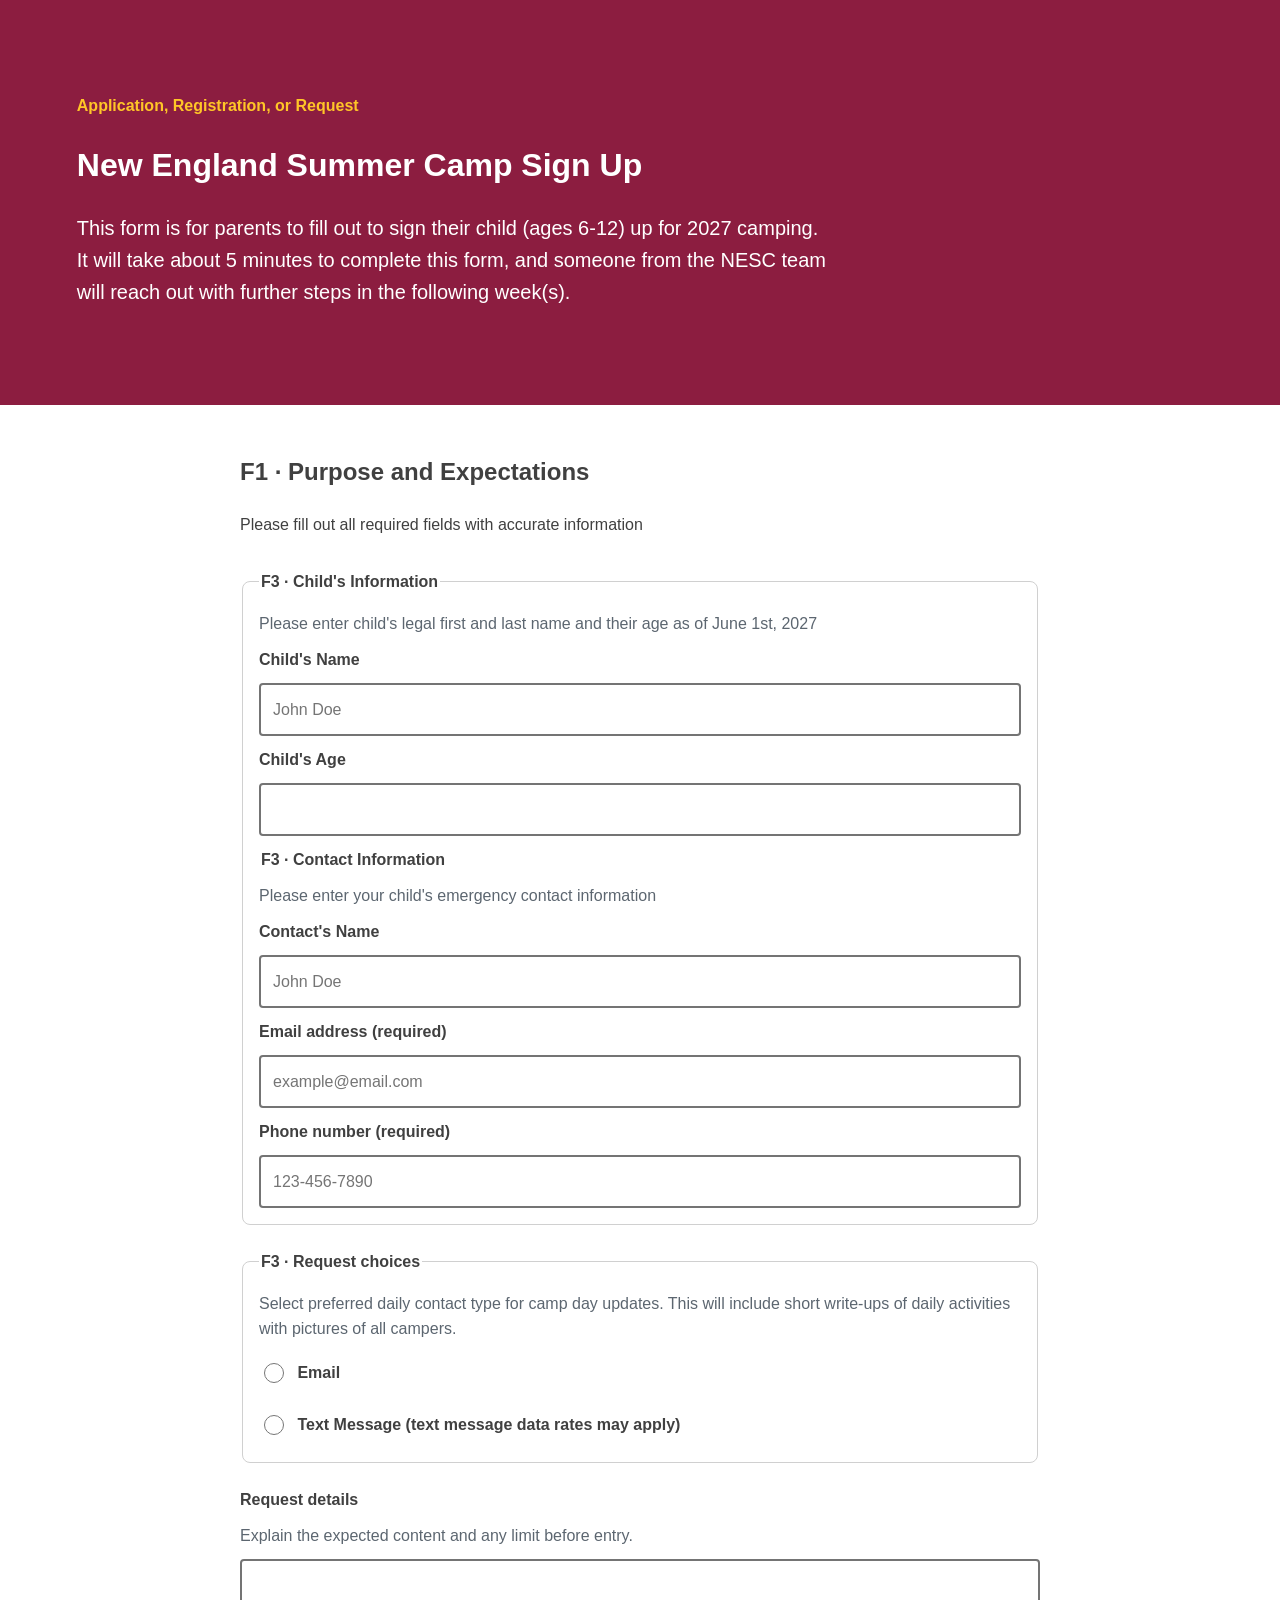
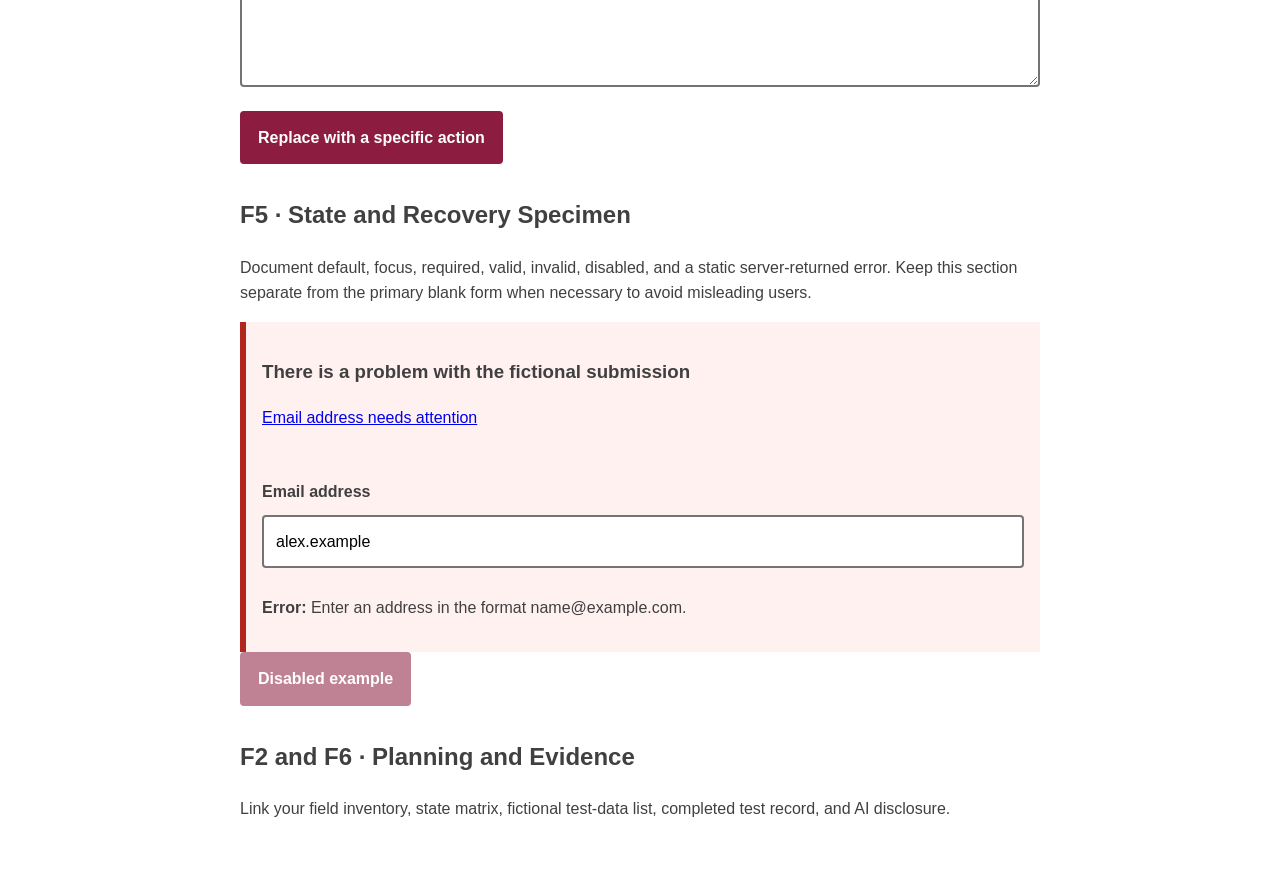
==== index.html @ d6ea10ca "update index.html edited radio buttons section" ====
<!doctype html>
<html lang="en">
    <head>
        <meta charset="utf-8">
        <meta name="viewport" content="width=device-width,initial-scale=1">
        <title>Inclusive Form Flow</title><link rel="stylesheet" href="styles.css">
    </head>
    <body>
        <header class="page-header">
            <p class="eyebrow">Application, Registration, or Request</p>
            <h1>New England Summer Camp Sign Up</h1>
            <p class="lede">This form is for parents to fill out to sign their child (ages 6-12) up for 2027 camping. It will take about 5 minutes to complete this form, and someone from the NESC team will reach out with further steps in the following week(s).</p>
        </header>
        <main>
            <section id="expectations">
                <h2>F1 · Purpose and Expectations</h2>
                <p>Please fill out all required fields with accurate information</p>
            </section>
            <form action="" method="post">
                <fieldset>
                    <legend>F3 · Child's Information</legend>
                    <p class="help">Please enter child's legal first and last name and their age as of June 1st, 2027</p>
                    <div class="field">
                        <label for="name">Child's Name</label>
                        <input id="name" name="name" type="text" autocomplete="name" placeholder="John Doe" required>
                    </div>
                    <div class="field">
                        <label for="age">Child's Age</label>
                        <input id="age" name="age" type="number" min="6" max="12" required>
                    </div>

                    <legend>F3 · Contact Information</legend>
                    <p class="help">Please enter your child's emergency contact information</p>
                    <div class="field">
                        <label for="name">Contact's Name</label>
                        <input id="name" name="name" type="text" autocomplete="name" placeholder="John Doe" required>
                    </div>
                    <div class="field">
                        <label for="email">Email address (required)</label>
                        <input id="email" name="email" type="email" placeholder="example@email.com" autocomplete="email" required>
                    </div>
                    <div class="field">
                        <label for="phone">Phone number (required)</label>
                        <input id="phone" name="phone" type="tel" placeholder="123-456-7890" required>
                    </div>
                </fieldset>
                <fieldset>
                    <legend>F3 · Request choices</legend>
                    <p class="help">Select preferred daily contact type for camp day updates. This will include short write-ups of daily activities with pictures of all campers.</p>
                    <label class="choice">
                        <input type="radio" name="request_type" value="option-a">Email</label>
                        <label class="choice"><input type="radio" name="request_type" value="option-b">Text Message (text message data rates may apply)</label>
                    </fieldset>
                    <div class="field">
                        <label for="details">Request details</label>
                        <p class="help" id="details-help">Explain the expected content and any limit before entry.</p>
                        <textarea id="details" name="details" aria-describedby="details-help"></textarea>
                    </div>
                    <button type="submit">Replace with a specific action</button>
                </form>
                <section id="states">
                    <h2>F5 · State and Recovery Specimen</h2>
                    <p>Document default, focus, required, valid, invalid, disabled, and a static server-returned error. Keep this section separate from the primary blank form when necessary to avoid misleading users.</p>
                    <div class="error-summary">
                        <h3>There is a problem with the fictional submission</h3>
                        <p><a href="#error-example">Email address needs attention</a></p>
                    </div>
                    <div class="field field-error">
                        <label for="error-example">Email address</label>
                        <input id="error-example" type="email" value="alex.example" aria-invalid="true" aria-describedby="error-message">
                        <p id="error-message"><strong>Error:</strong> Enter an address in the format name@example.com.</p>
                    </div>
                    <button type="button" disabled>Disabled example</button>
                </section>
                <section id="documentation">
                    <h2>F2 and F6 · Planning and Evidence</h2>
                    <p>Link your field inventory, state matrix, fictional test-data list, completed test record, and AI disclosure.</p>
                </section>
            </main>
        </body>
        </html>
---- styles.css ----
:root{
    --color-text:#404040;
    --color-surface:#fff;
    --color-action:#8c1d40;
    --color-accent:#ffc627;
    --color-border:#747474;
    --color-error:#b3261e;
    --color-muted:#5c6670;
    --space-3:1rem;
    --radius:.5rem;
    --measure:68ch;
}
*,*::before,*::after{
    box-sizing:border-box;
}
body{
    margin:0;
    color:var(--color-text);
    background:var(--color-surface);
    font-family:Arial,sans-serif;
    line-height:1.6;
}
.page-header{
    padding:clamp(2rem,6vw,5rem);
    background:var(--color-action);
    color:#fff;
}
.eyebrow{
    color:var(--color-accent);
    font-weight:700;
}
.lede{
    max-width:var(--measure);
    font-size:1.25rem;
}
main{
    max-width:52rem;
    margin:auto;
    padding:var(--space-3);
}
section,form{
    margin-block:2rem;
}
form,fieldset,.field{
    display:grid;
    gap:.65rem;
}
form{
    gap:1.5rem;
}
fieldset{
    padding:1rem;
    border:1px solid #d0d0d0;
    border-radius:var(--radius);
}
legend,label{
    font-weight:700;
}
.help{
    margin:0;
    color:var(--color-muted);
}
input,select,textarea,button{
    font:inherit;
}
input:not([type="radio"]):not([type="checkbox"]),select,textarea{
    width:100%;
    padding:.75rem;
    border:2px solid var(--color-border);
    border-radius:.25rem;
}
textarea{
    min-height:8rem;
    resize:vertical;
}
.choice{
    display:flex;
    gap:.65rem;
    align-items:flex-start;
    padding:.5rem 0;
}
.choice input{
    inline-size:1.25rem;
    block-size:1.25rem;
}
button{
    justify-self:start;
    min-height:44px;
    padding:.75rem 1rem;
    background:var(--color-action);
    color:#fff;
    border:2px solid var(--color-action);
    border-radius:.25rem;
    font-weight:700;
}
:focus-visible{
    outline:.2rem solid var(--color-accent);
    outline-offset:.2rem;
}
.error-summary,.field-error{
    padding:1rem;
    border-left:.4rem solid var(--color-error);
    background:#fff1f0;
}
.field-error input{
    border-color:var(--color-error);
}
button:disabled{
    opacity:.55;
    cursor:not-allowed;
}
@media (min-width:48rem){
    .paired-fields{
        display:grid;
        grid-template-columns:1fr 1fr;
        gap:1rem;
    }
}
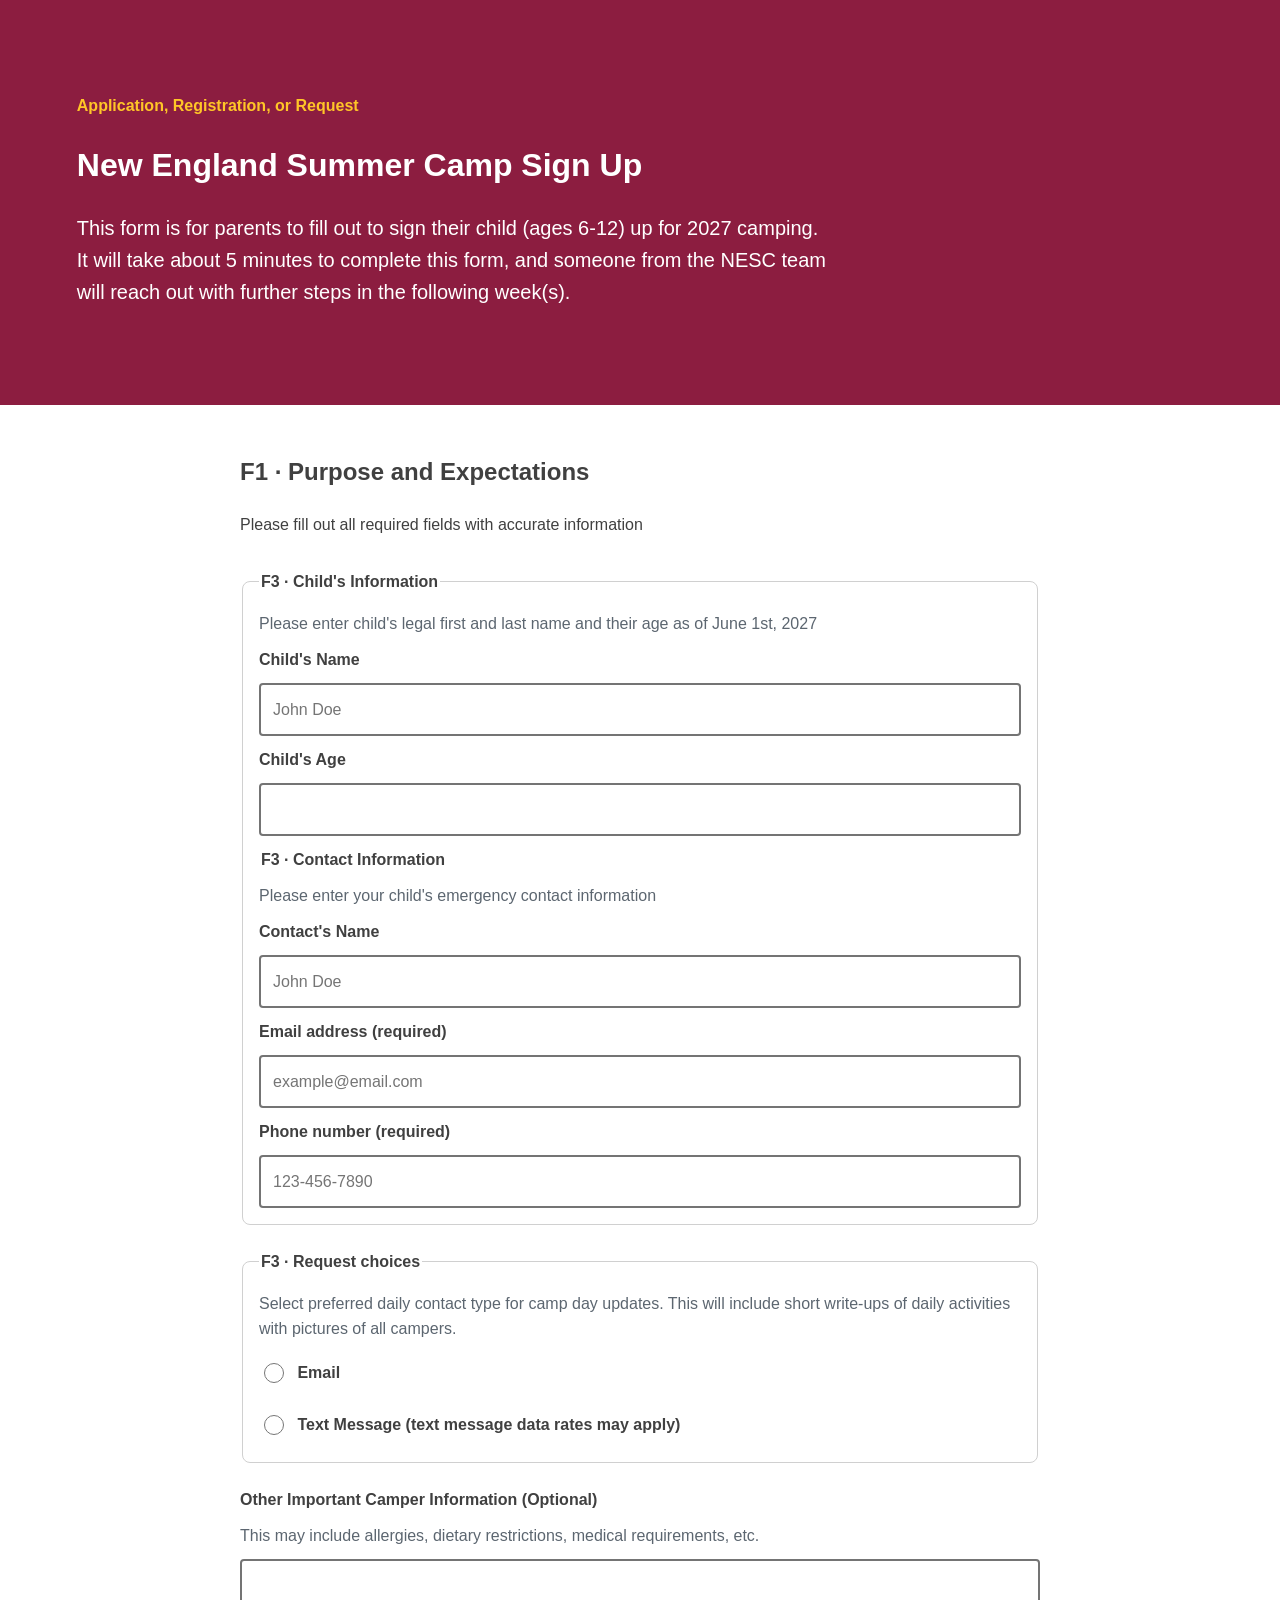
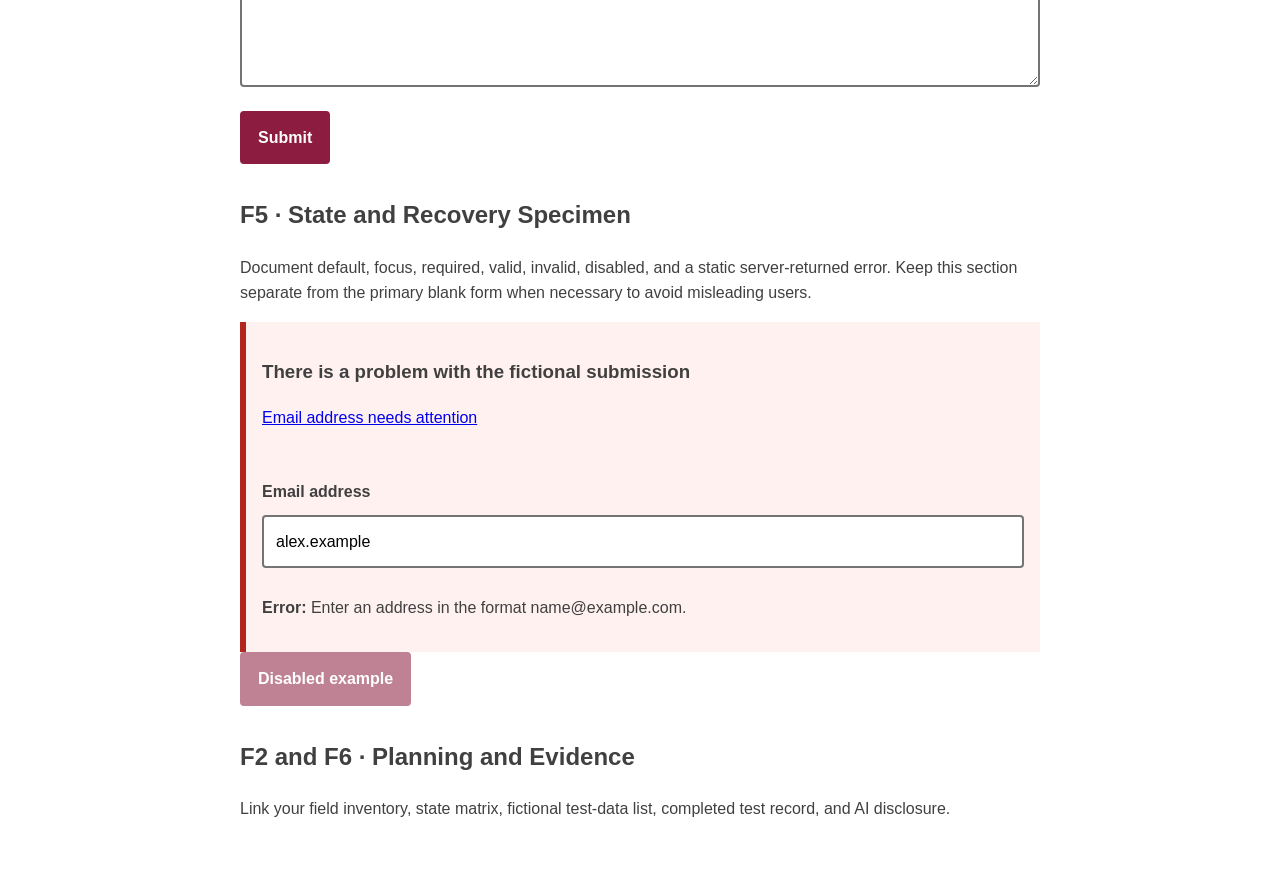
==== commit 64a0a565: "update index.html updated text box and submit button" ====
--- a/index.html
+++ b/index.html
@@ -52,11 +52,11 @@
                         <label class="choice"><input type="radio" name="request_type" value="option-b">Text Message (text message data rates may apply)</label>
                     </fieldset>
                     <div class="field">
-                        <label for="details">Request details</label>
-                        <p class="help" id="details-help">Explain the expected content and any limit before entry.</p>
+                        <label for="details">Other Important Camper Information (Optional)</label>
+                        <p class="help" id="details-help">This may include allergies, dietary restrictions, medical requirements, etc.</p>
                         <textarea id="details" name="details" aria-describedby="details-help"></textarea>
                     </div>
-                    <button type="submit">Replace with a specific action</button>
+                    <button type="submit">Submit</button>
                 </form>
                 <section id="states">
                     <h2>F5 · State and Recovery Specimen</h2>
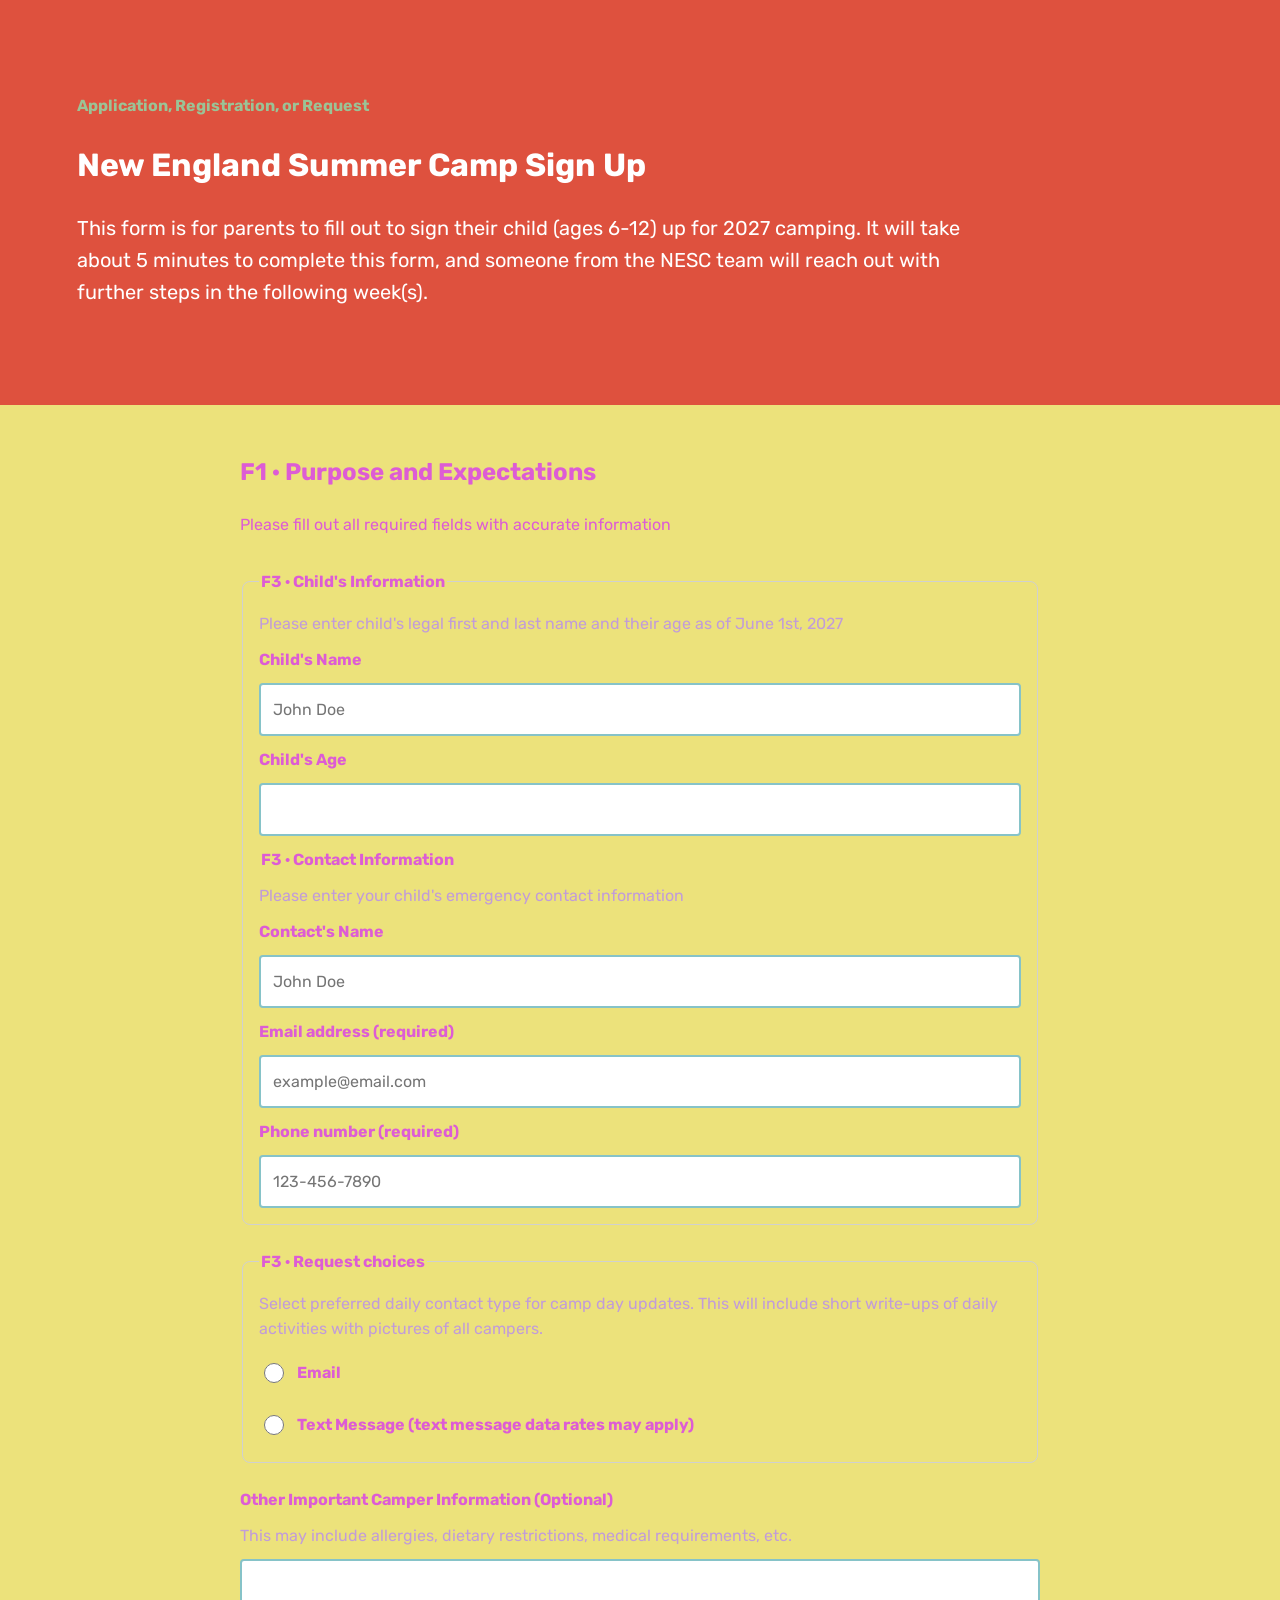
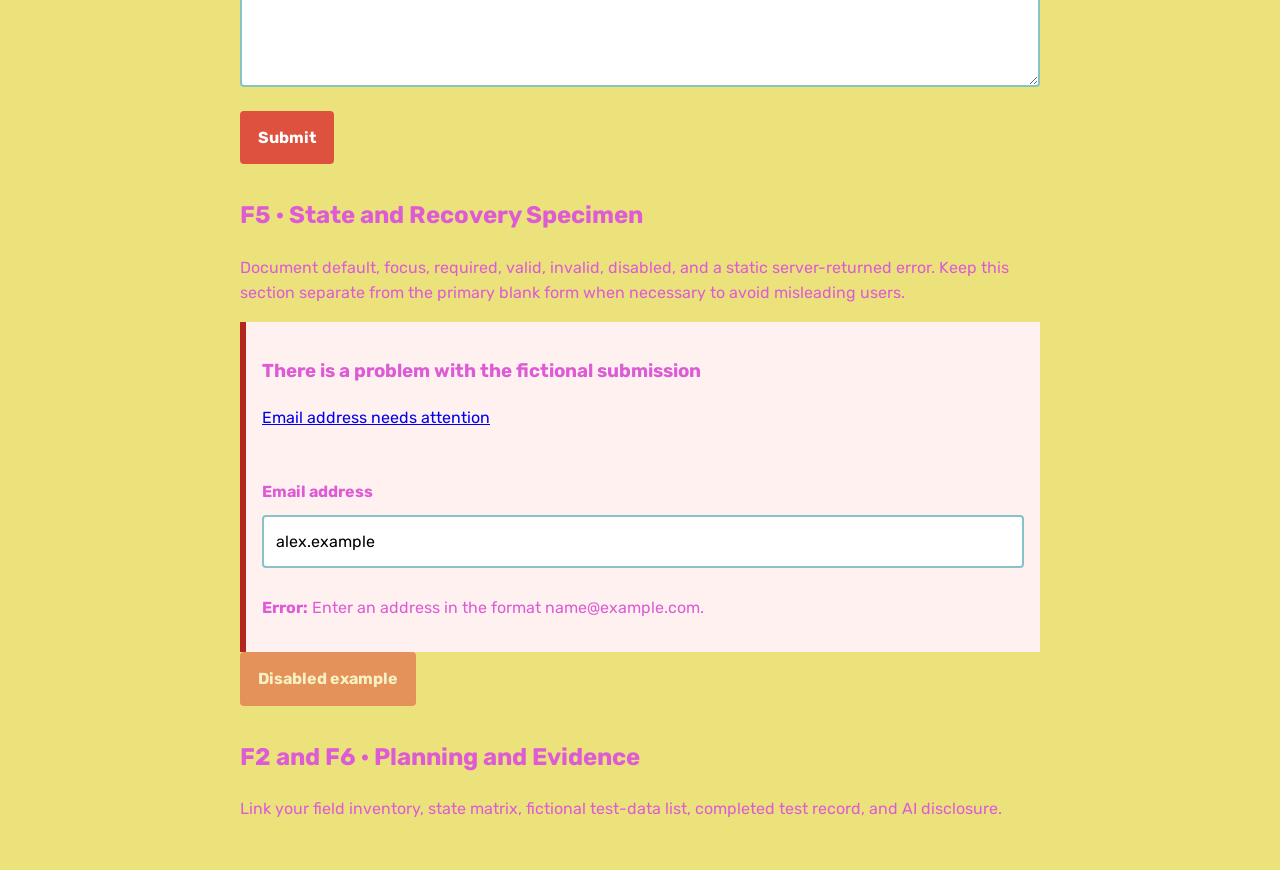
==== commit a3172166: "added font style to index/styles" ====
--- a/index.html
+++ b/index.html
@@ -4,6 +4,11 @@
         <meta charset="utf-8">
         <meta name="viewport" content="width=device-width,initial-scale=1">
         <title>Inclusive Form Flow</title><link rel="stylesheet" href="styles.css">
+
+
+        <link rel="preconnect" href="https://fonts.googleapis.com">
+        <link rel="preconnect" href="https://fonts.gstatic.com" crossorigin>
+        <link href="https://fonts.googleapis.com/css2?family=Rubik:ital,wght@0,300..900;1,300..900&display=swap" rel="stylesheet">
     </head>
     <body>
         <header class="page-header">
@@ -48,8 +53,8 @@
                     <legend>F3 · Request choices</legend>
                     <p class="help">Select preferred daily contact type for camp day updates. This will include short write-ups of daily activities with pictures of all campers.</p>
                     <label class="choice">
-                        <input type="radio" name="request_type" value="option-a">Email</label>
-                        <label class="choice"><input type="radio" name="request_type" value="option-b">Text Message (text message data rates may apply)</label>
+                        <input type="radio" name="request_type" value="option-a" required>Email</label>
+                        <label class="choice"><input type="radio" name="request_type" value="option-b" required>Text Message (text message data rates may apply)</label>
                     </fieldset>
                     <div class="field">
                         <label for="details">Other Important Camper Information (Optional)</label>
--- a/styles.css
+++ b/styles.css
@@ -1,11 +1,11 @@
 :root{
-    --color-text:#404040;
-    --color-surface:#fff;
-    --color-action:#8c1d40;
-    --color-accent:#ffc627;
-    --color-border:#747474;
+    --color-text:#dd5cd5  ;
+    --color-surface:#ece27b;
+    --color-action:#de513e;
+    --color-accent:#9bc396;
+    --color-border:#86c3c8;
     --color-error:#b3261e;
-    --color-muted:#5c6670;
+    --color-muted:#c19cd9;
     --space-3:1rem;
     --radius:.5rem;
     --measure:68ch;
@@ -17,7 +17,7 @@
     margin:0;
     color:var(--color-text);
     background:var(--color-surface);
-    font-family:Arial,sans-serif;
+    font-family:Rubik, Arial;;
     line-height:1.6;
 }
 .page-header{
